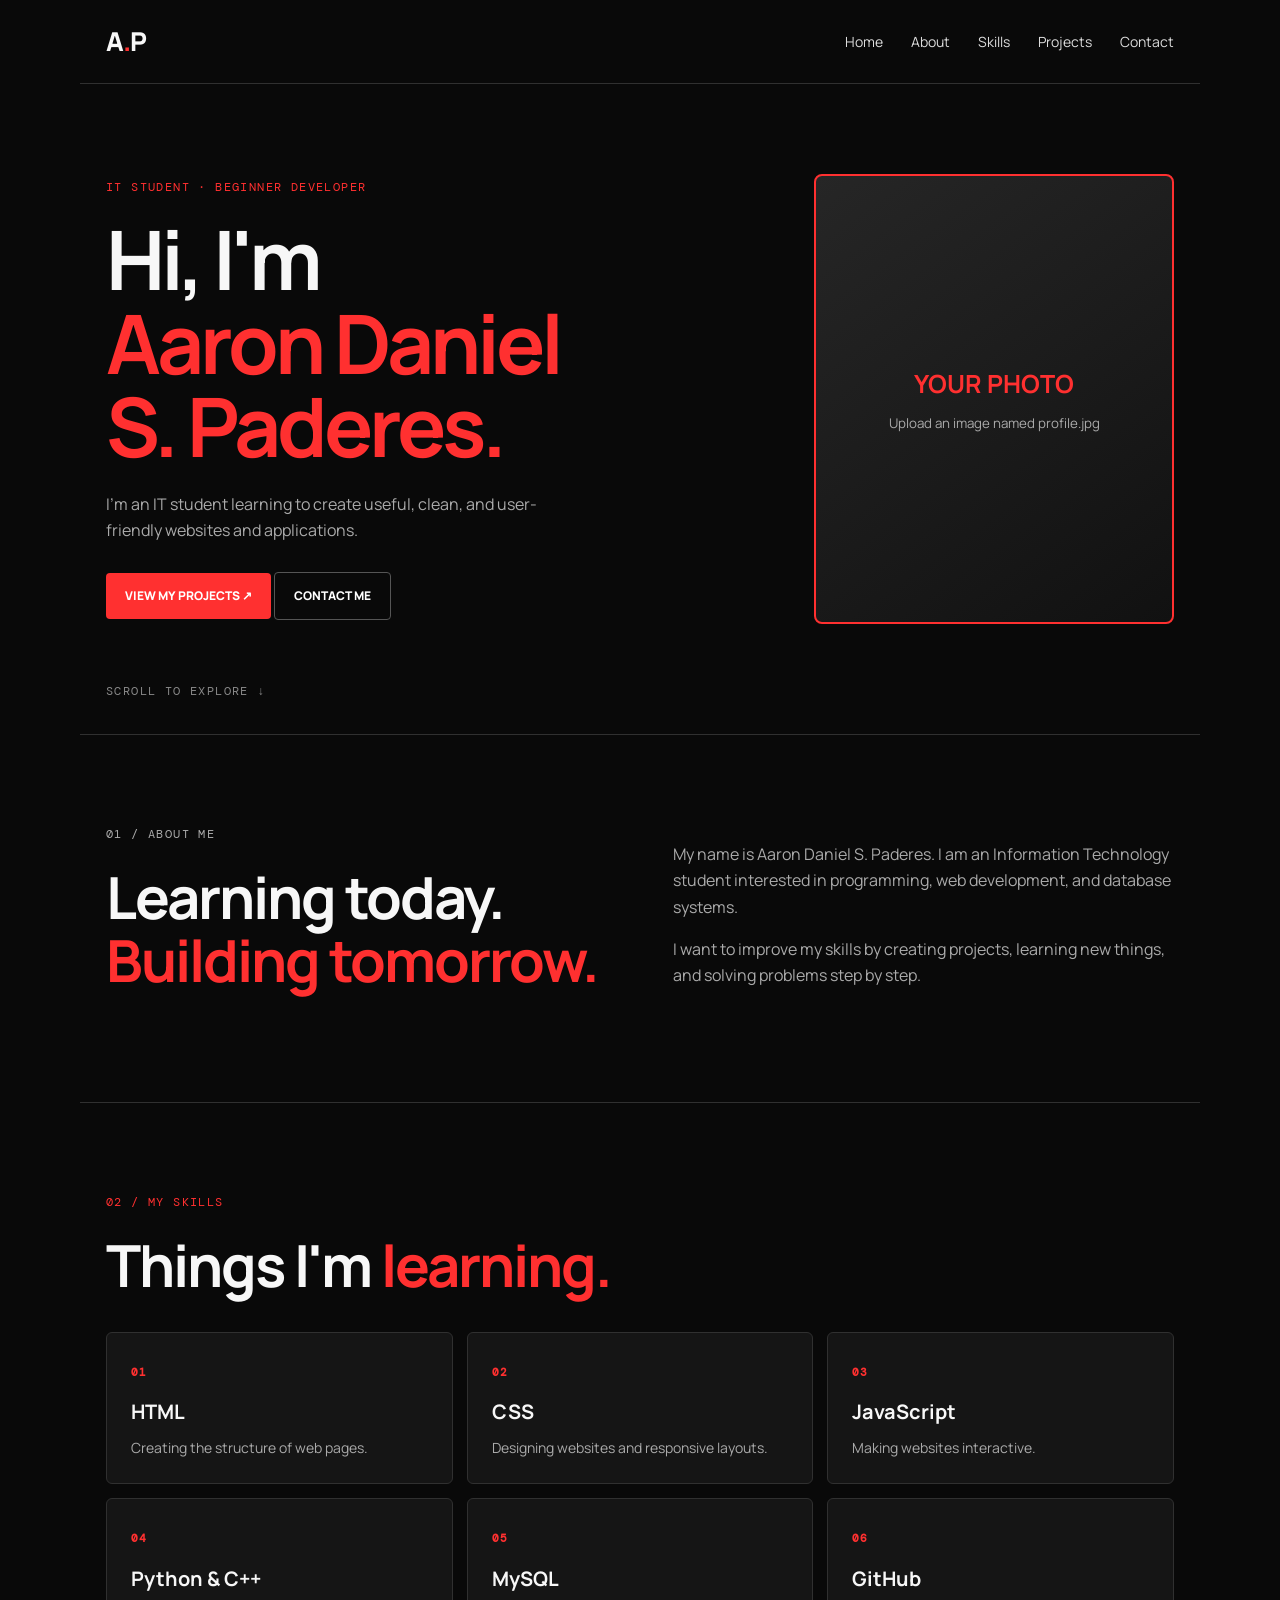
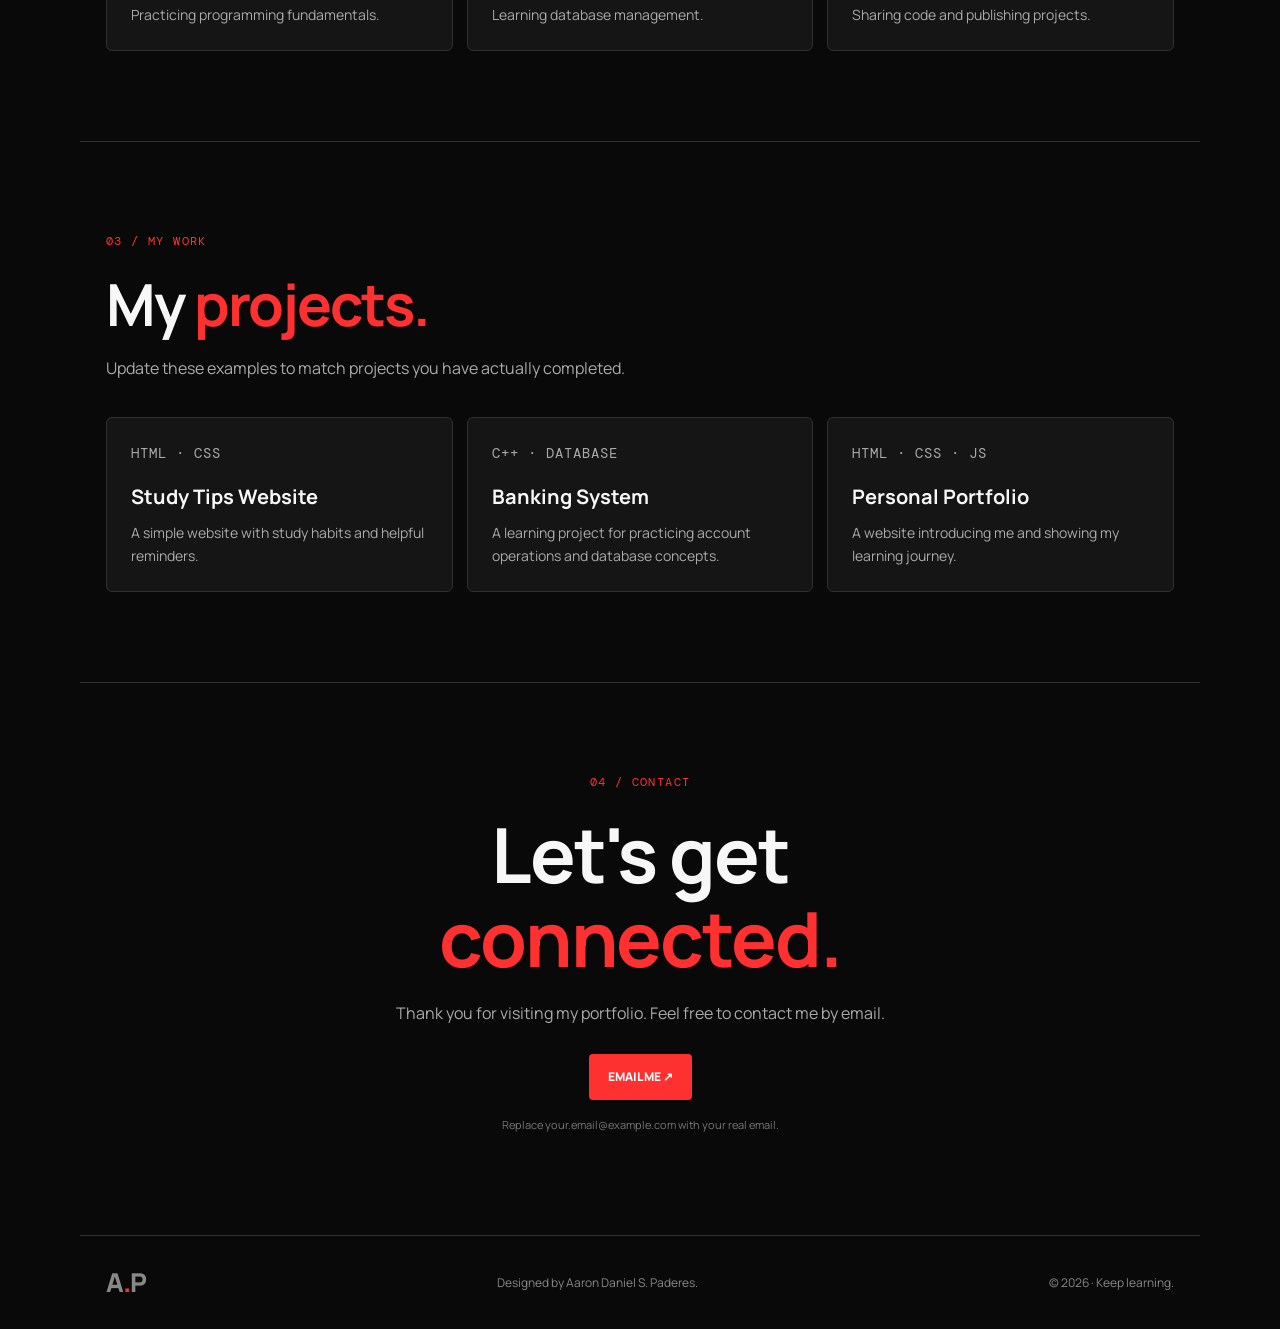
==== index.html @ 2399e158 "Add files via upload" ====
<!DOCTYPE html>
<html lang="en">
<head>
<meta charset="UTF-8"><meta name="viewport" content="width=device-width, initial-scale=1">
<meta name="description" content="Portfolio of Aaron Daniel S. Paderes">
<title>Aaron Daniel S. Paderes | Portfolio</title>
<link rel="stylesheet" href="style.css"><script src="script.js" defer></script>
</head>
<body>
<header><a class="logo" href="#home">A<span>.</span>P</a><button id="menu-toggle" aria-label="Toggle navigation" aria-expanded="false">☰</button>
<nav id="nav"><a href="#home">Home</a><a href="#about">About</a><a href="#skills">Skills</a><a href="#projects">Projects</a><a href="#contact">Contact</a></nav></header>
<main>
<section id="home" class="hero section"><div><p class="eyebrow">IT STUDENT · BEGINNER DEVELOPER</p><h1>Hi, I'm<br><span>Aaron Daniel<br>S. Paderes.</span></h1><p class="intro">I'm an IT student learning to create useful, clean, and user-friendly websites and applications.</p><a class="button" href="#projects">VIEW MY PROJECTS ↗</a> <a class="button outline" href="#contact">CONTACT ME</a></div>
<div class="photo-area"><img src="profile.jpg" alt="Aaron Daniel S. Paderes" onerror="this.style.display='none';document.getElementById('photo-placeholder').style.display='grid'"><div id="photo-placeholder"><strong>YOUR PHOTO</strong><small>Upload an image named profile.jpg</small></div></div><a class="scroll-note" href="#about">SCROLL TO EXPLORE ↓</a></section>
<section id="about" class="section split"><div><p class="eyebrow">01 / ABOUT ME</p><h2>Learning today.<br><span>Building tomorrow.</span></h2></div><div><p>My name is Aaron Daniel S. Paderes. I am an Information Technology student interested in programming, web development, and database systems.</p><p>I want to improve my skills by creating projects, learning new things, and solving problems step by step.</p></div></section>
<section id="skills" class="section"><p class="eyebrow">02 / MY SKILLS</p><h2>Things I'm <span>learning.</span></h2><div class="cards">
<article><b>01</b><h3>HTML</h3><p>Creating the structure of web pages.</p></article><article><b>02</b><h3>CSS</h3><p>Designing websites and responsive layouts.</p></article><article><b>03</b><h3>JavaScript</h3><p>Making websites interactive.</p></article><article><b>04</b><h3>Python & C++</h3><p>Practicing programming fundamentals.</p></article><article><b>05</b><h3>MySQL</h3><p>Learning database management.</p></article><article><b>06</b><h3>GitHub</h3><p>Sharing code and publishing projects.</p></article></div></section>
<section id="projects" class="section"><p class="eyebrow">03 / MY WORK</p><h2>My <span>projects.</span></h2><p class="muted">Update these examples to match projects you have actually completed.</p><div class="cards">
<article><p class="project-label">HTML · CSS</p><h3>Study Tips Website</h3><p>A simple website with study habits and helpful reminders.</p></article><article><p class="project-label">C++ · DATABASE</p><h3>Banking System</h3><p>A learning project for practicing account operations and database concepts.</p></article><article><p class="project-label">HTML · CSS · JS</p><h3>Personal Portfolio</h3><p>A website introducing me and showing my learning journey.</p></article></div></section>
<section id="contact" class="section contact"><p class="eyebrow">04 / CONTACT</p><h2>Let's get<br><span>connected.</span></h2><p class="muted">Thank you for visiting my portfolio. Feel free to contact me by email.</p><a class="button" href="mailto:your.email@example.com">EMAIL ME ↗</a><p class="small-note">Replace your.email@example.com with your real email.</p></section>
</main><footer><a class="logo" href="#home">A<span>.</span>P</a><p>Designed by Aaron Daniel S. Paderes.</p><p>© <span id="year"></span> · Keep learning.</p></footer>
</body></html>
---- style.css ----
@import url('https://fonts.googleapis.com/css2?family=DM+Mono:wght@400;500&family=Manrope:wght@400;500;600;700;800&display=swap');
:root{--red:#ff3030;--black:#090909;--white:#f7f7f7;--muted:#aaa;--panel:#151515;--border:#303030}
*{box-sizing:border-box}html{scroll-behavior:smooth;scroll-padding-top:80px}body{margin:0;background:var(--black);color:var(--white);font-family:Manrope,Arial,sans-serif;line-height:1.65}a{color:inherit;text-decoration:none}
header{max-width:1120px;margin:auto;padding:20px 26px;display:flex;align-items:center;justify-content:space-between;border-bottom:1px solid var(--border)}.logo{font-size:26px;font-weight:800;letter-spacing:-1px}.logo span,h1 span,h2 span{color:var(--red)}
nav{display:flex;gap:28px}nav a{font-size:14px;color:#ddd}nav a:hover{color:var(--red)}#menu-toggle{display:none;background:none;color:white;border:0;font-size:25px;cursor:pointer}
.section{max-width:1120px;margin:auto;padding:90px 26px;border-bottom:1px solid var(--border)}.hero{min-height:620px;display:grid;grid-template-columns:1.1fr .9fr;align-items:center;gap:55px;position:relative;padding-bottom:110px}
.eyebrow,.scroll-note{font-family:'DM Mono',monospace;font-size:12px;letter-spacing:1.4px}.eyebrow{color:var(--red);margin:0 0 20px}h1{font-size:clamp(46px,7vw,82px);line-height:1.02;letter-spacing:-4px;margin:0 0 22px}h2{font-size:clamp(36px,5vw,58px);line-height:1.1;letter-spacing:-2px;margin:0 0 20px}
.intro{color:var(--muted);max-width:450px;margin-bottom:28px}.button{display:inline-block;background:var(--red);color:white;padding:13px 19px;border-radius:4px;font-size:12px;font-weight:800;transition:.2s}.button:hover{background:#d91f2b;transform:translateY(-2px)}.outline{background:transparent;border:1px solid #555}.outline:hover{background:#171717;border-color:var(--red)}
.photo-area{width:100%;max-width:360px;justify-self:end}.photo-area img,#photo-placeholder{width:100%;aspect-ratio:4/5;object-fit:cover;border:2px solid var(--red);border-radius:8px;background:linear-gradient(145deg,#262626,#111)}#photo-placeholder{display:none;place-content:center;text-align:center}#photo-placeholder strong{font-size:25px;color:var(--red)}#photo-placeholder small{color:var(--muted);margin-top:8px}.scroll-note{position:absolute;left:26px;bottom:32px;color:#888}
.split{display:grid;grid-template-columns:1fr 1fr;gap:65px}.split p,.muted{color:var(--muted)}.cards{display:grid;grid-template-columns:repeat(3,1fr);gap:14px;margin-top:35px}.cards article{background:var(--panel);border:1px solid var(--border);padding:24px;border-radius:6px;transition:.2s}.cards article:hover{border-color:var(--red);transform:translateY(-3px)}.cards b,.project-label{color:var(--red);font-family:'DM Mono',monospace;font-size:11px;letter-spacing:1px}.cards h3{margin:12px 0 8px;font-size:20px}.cards p{margin:0;color:var(--muted);font-size:14px}.project-label{margin-bottom:15px!important}.contact{text-align:center}.contact h2{font-size:clamp(48px,7vw,76px)}.contact .muted{max-width:520px;margin:20px auto 28px}.small-note{color:#777;font-size:11px;margin-top:16px}
footer{max-width:1120px;margin:auto;padding:25px 26px;display:flex;justify-content:space-between;align-items:center;flex-wrap:wrap;gap:14px;color:#888;font-size:12px}footer p{margin:0}
@media(max-width:720px){header{position:relative}#menu-toggle{display:block}nav{display:none;position:absolute;z-index:5;top:70px;left:0;right:0;padding:22px 26px;background:#111;border-bottom:1px solid var(--border);flex-direction:column;gap:18px}nav.open{display:flex}.section{padding:68px 22px}.hero{grid-template-columns:1fr;gap:38px;padding-bottom:90px}h1{letter-spacing:-2px}.photo-area{justify-self:center;max-width:320px}.split{grid-template-columns:1fr;gap:10px}.cards{grid-template-columns:1fr}}
@media(prefers-reduced-motion:reduce){html{scroll-behavior:auto}*,*::before,*::after{transition:none!important}}
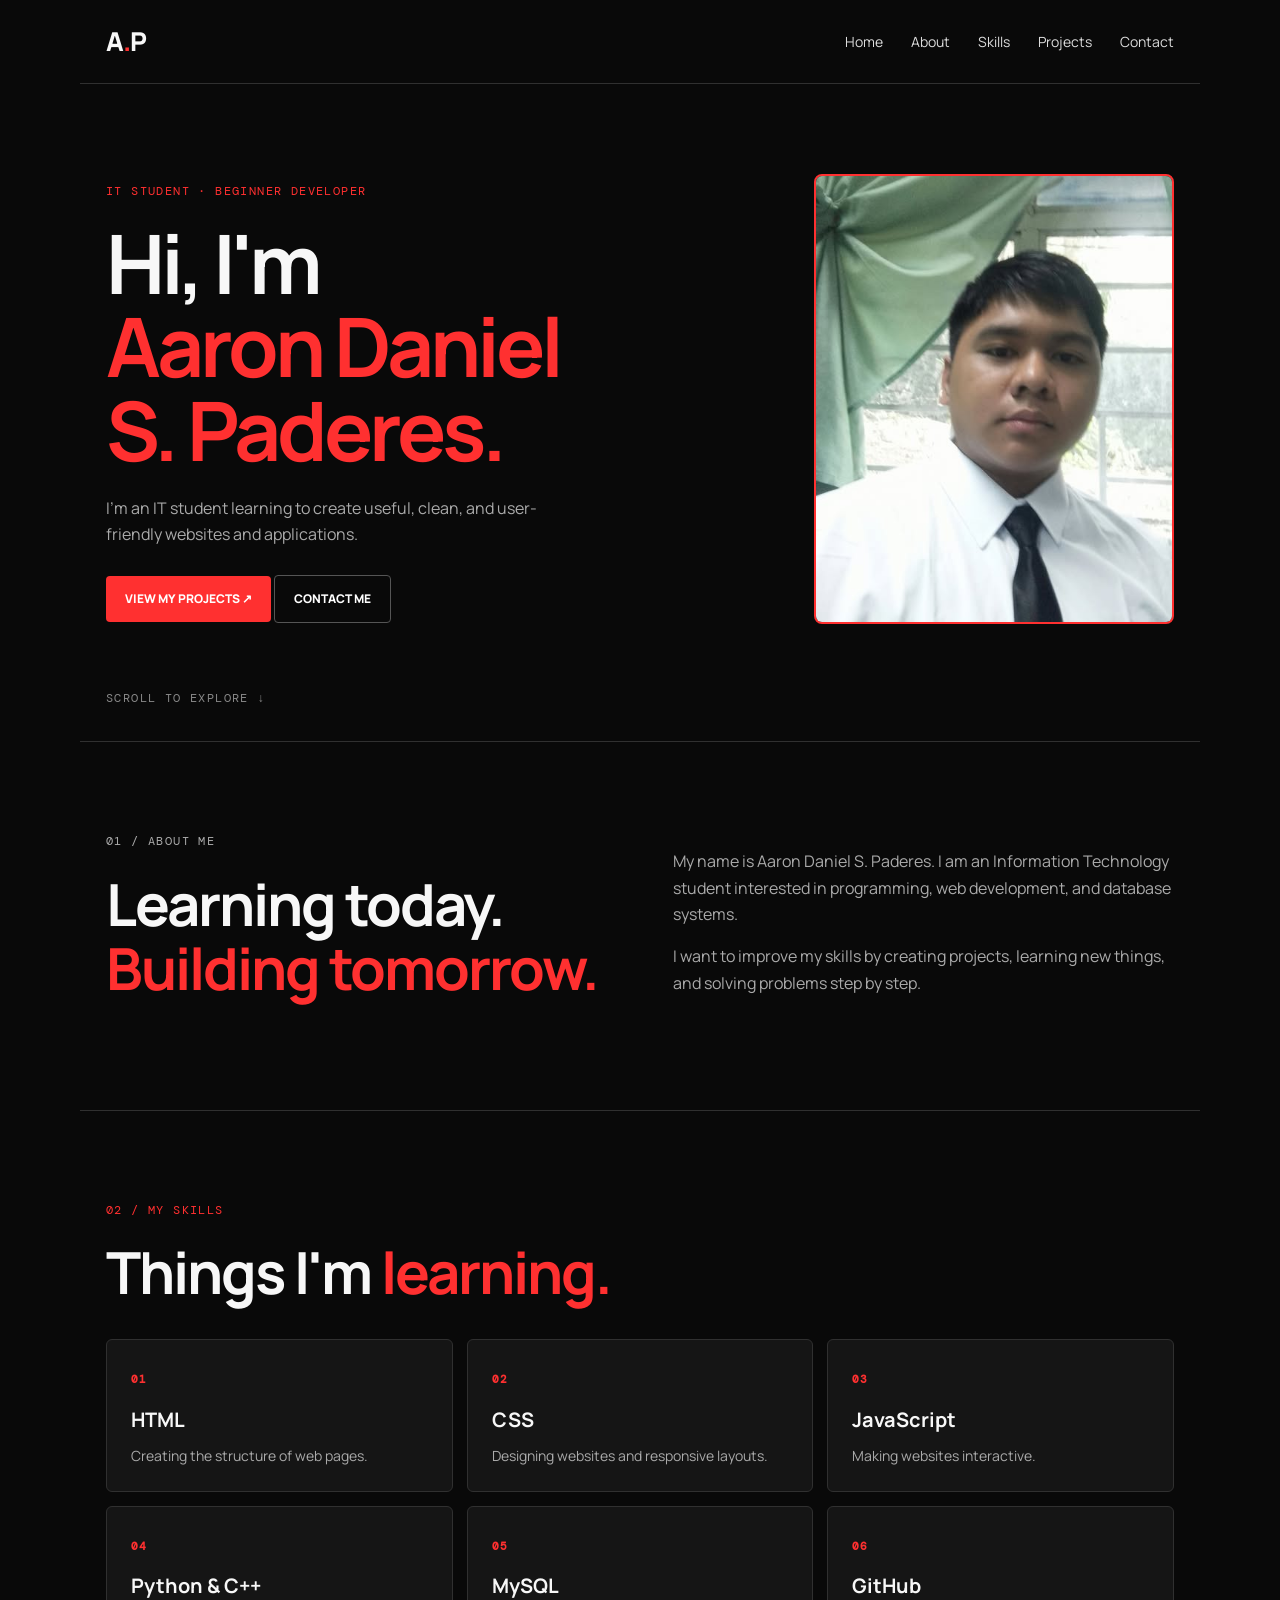
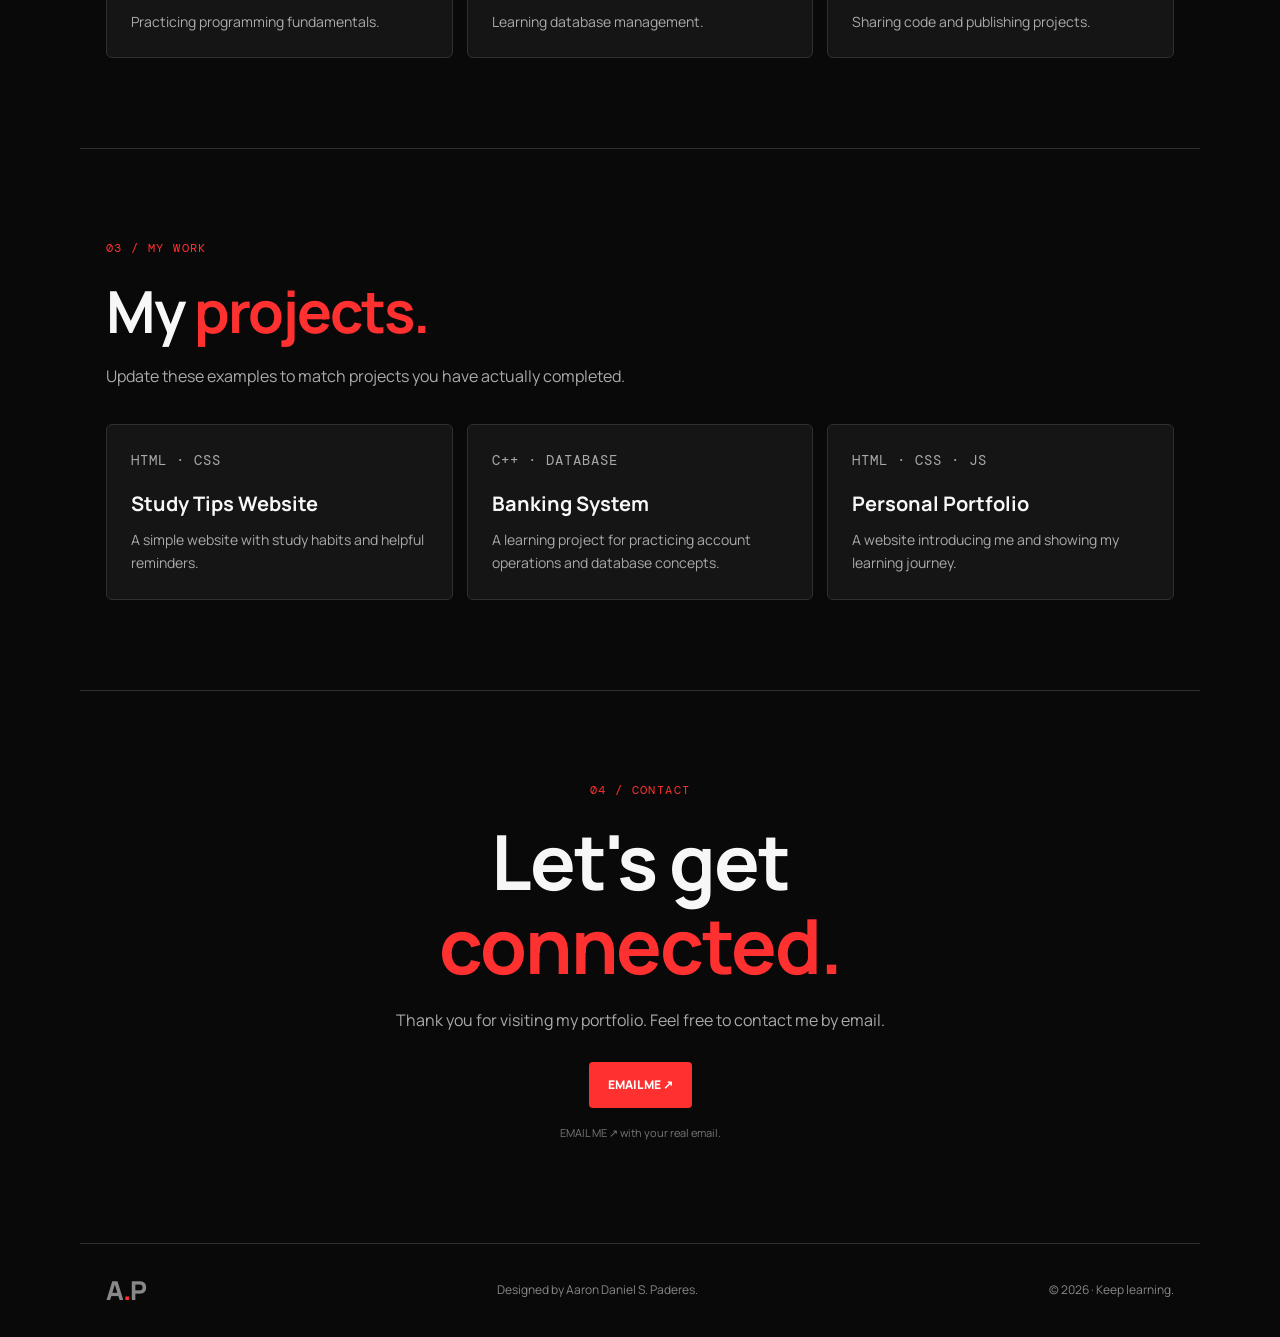
==== commit 0952ebc2: "Fix email link in contact section Updated contact section with correct email link." ====
--- a/index.html
+++ b/index.html
@@ -17,6 +17,6 @@
 <article><b>01</b><h3>HTML</h3><p>Creating the structure of web pages.</p></article><article><b>02</b><h3>CSS</h3><p>Designing websites and responsive layouts.</p></article><article><b>03</b><h3>JavaScript</h3><p>Making websites interactive.</p></article><article><b>04</b><h3>Python & C++</h3><p>Practicing programming fundamentals.</p></article><article><b>05</b><h3>MySQL</h3><p>Learning database management.</p></article><article><b>06</b><h3>GitHub</h3><p>Sharing code and publishing projects.</p></article></div></section>
 <section id="projects" class="section"><p class="eyebrow">03 / MY WORK</p><h2>My <span>projects.</span></h2><p class="muted">Update these examples to match projects you have actually completed.</p><div class="cards">
 <article><p class="project-label">HTML · CSS</p><h3>Study Tips Website</h3><p>A simple website with study habits and helpful reminders.</p></article><article><p class="project-label">C++ · DATABASE</p><h3>Banking System</h3><p>A learning project for practicing account operations and database concepts.</p></article><article><p class="project-label">HTML · CSS · JS</p><h3>Personal Portfolio</h3><p>A website introducing me and showing my learning journey.</p></article></div></section>
-<section id="contact" class="section contact"><p class="eyebrow">04 / CONTACT</p><h2>Let's get<br><span>connected.</span></h2><p class="muted">Thank you for visiting my portfolio. Feel free to contact me by email.</p><a class="button" href="mailto:your.email@example.com">EMAIL ME ↗</a><p class="small-note">Replace your.email@example.com with your real email.</p></section>
+<section id="contact" class="section contact"><p class="eyebrow">04 / CONTACT</p><h2>Let's get<br><span>connected.</span></h2><p class="muted">Thank you for visiting my portfolio. Feel free to contact me by email.</p><a class="button" href="mailto:your..com">EMAIL ME ↗</a><p class="small-note"><a href="mailto:aaronpaderes619@gmail.com">EMAIL ME ↗</a> with your real email.</p></section>
 </main><footer><a class="logo" href="#home">A<span>.</span>P</a><p>Designed by Aaron Daniel S. Paderes.</p><p>© <span id="year"></span> · Keep learning.</p></footer>
 </body></html>
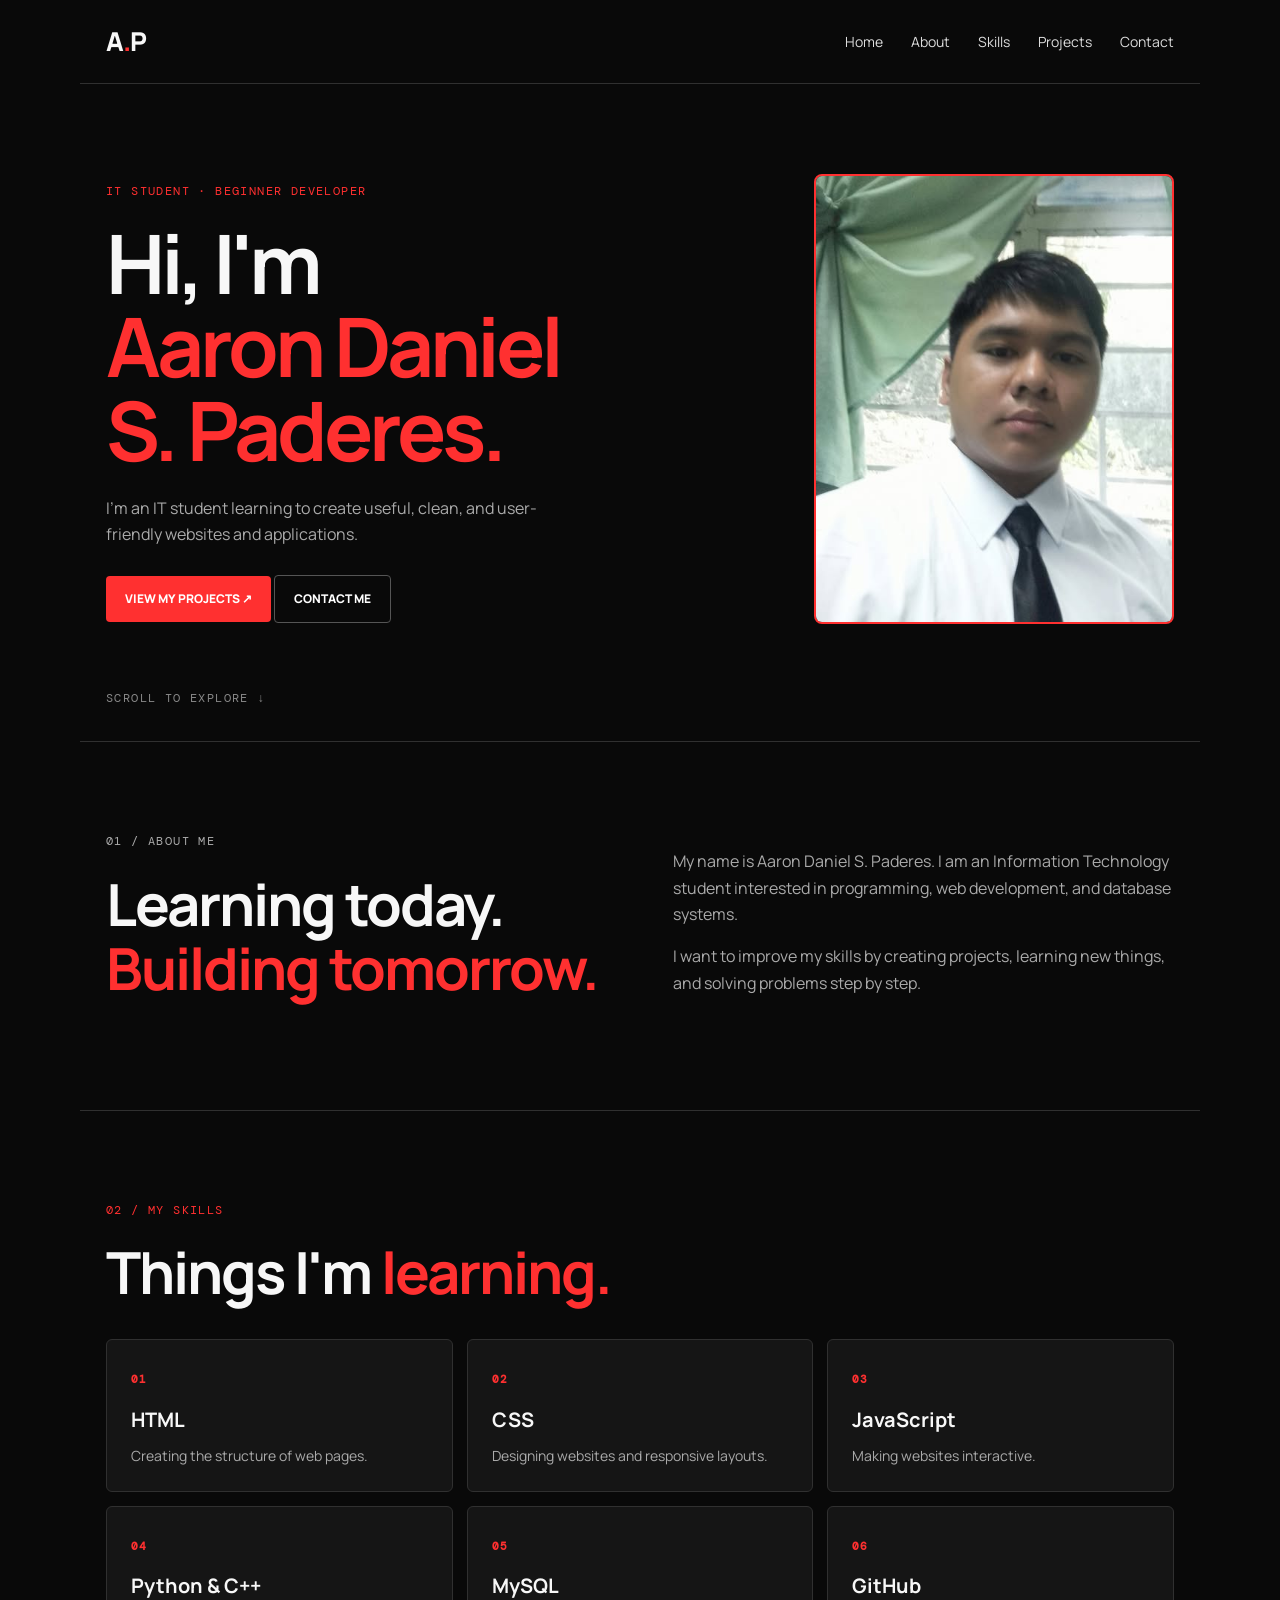
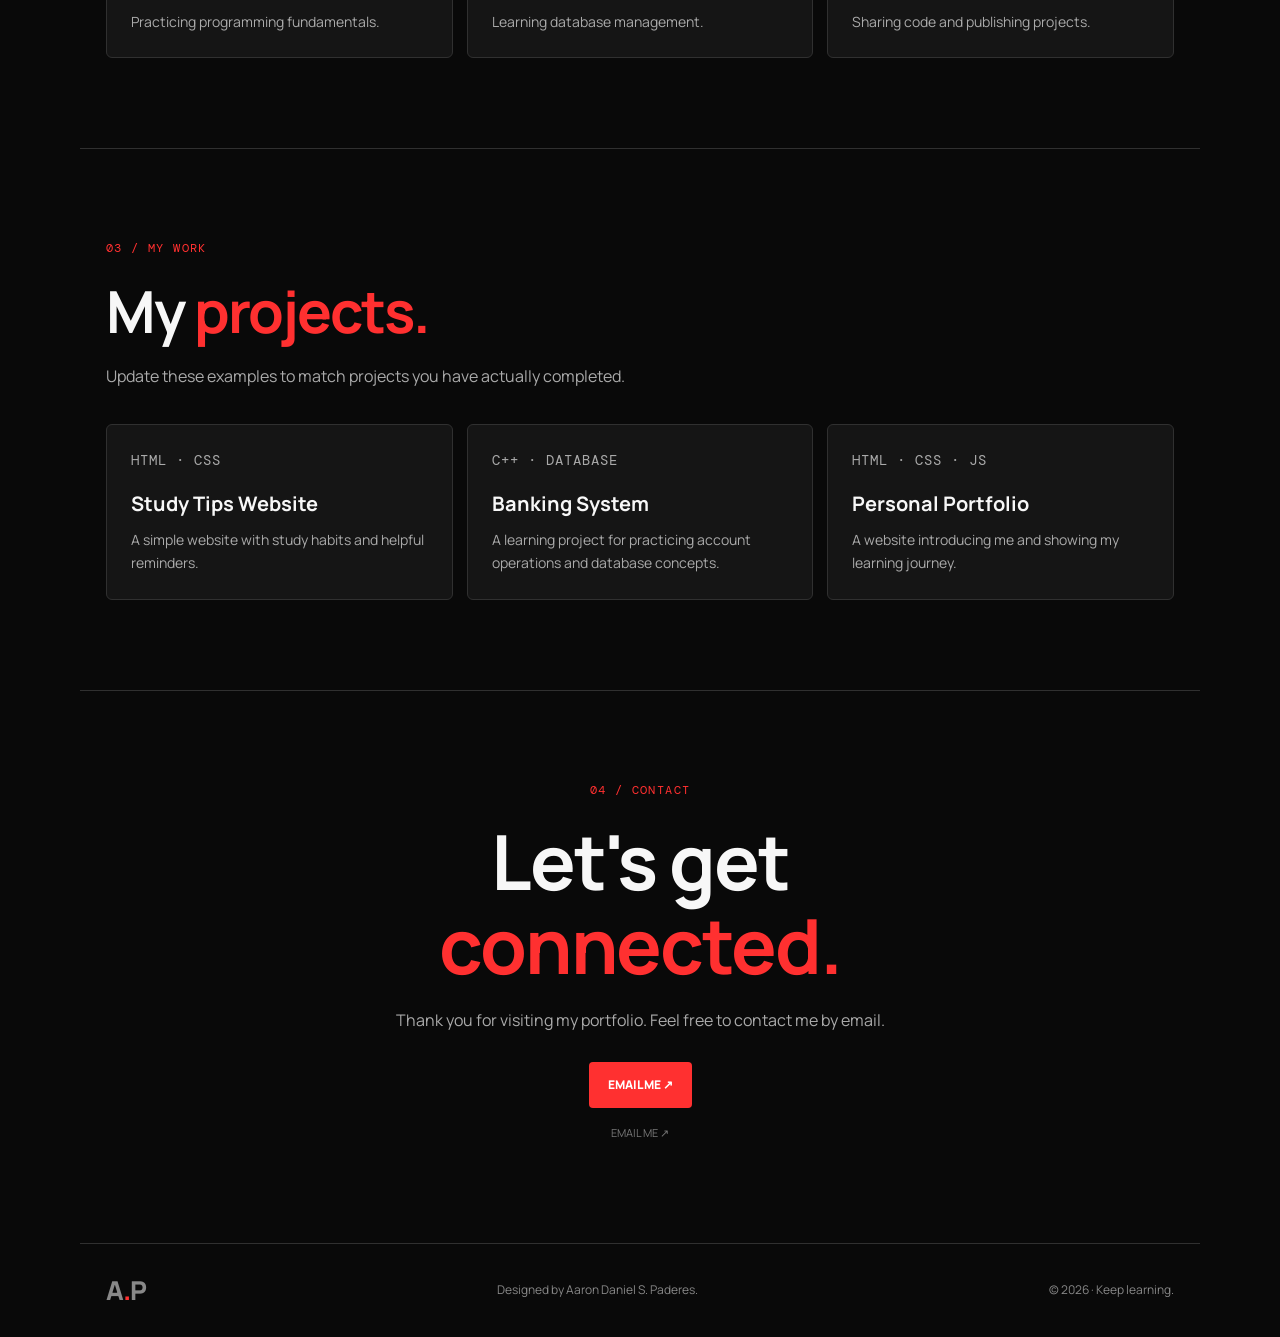
==== commit 4929bf51: "Update index.html" ====
--- a/index.html
+++ b/index.html
@@ -17,6 +17,6 @@
 <article><b>01</b><h3>HTML</h3><p>Creating the structure of web pages.</p></article><article><b>02</b><h3>CSS</h3><p>Designing websites and responsive layouts.</p></article><article><b>03</b><h3>JavaScript</h3><p>Making websites interactive.</p></article><article><b>04</b><h3>Python & C++</h3><p>Practicing programming fundamentals.</p></article><article><b>05</b><h3>MySQL</h3><p>Learning database management.</p></article><article><b>06</b><h3>GitHub</h3><p>Sharing code and publishing projects.</p></article></div></section>
 <section id="projects" class="section"><p class="eyebrow">03 / MY WORK</p><h2>My <span>projects.</span></h2><p class="muted">Update these examples to match projects you have actually completed.</p><div class="cards">
 <article><p class="project-label">HTML · CSS</p><h3>Study Tips Website</h3><p>A simple website with study habits and helpful reminders.</p></article><article><p class="project-label">C++ · DATABASE</p><h3>Banking System</h3><p>A learning project for practicing account operations and database concepts.</p></article><article><p class="project-label">HTML · CSS · JS</p><h3>Personal Portfolio</h3><p>A website introducing me and showing my learning journey.</p></article></div></section>
-<section id="contact" class="section contact"><p class="eyebrow">04 / CONTACT</p><h2>Let's get<br><span>connected.</span></h2><p class="muted">Thank you for visiting my portfolio. Feel free to contact me by email.</p><a class="button" href="mailto:your..com">EMAIL ME ↗</a><p class="small-note"><a href="mailto:aaronpaderes619@gmail.com">EMAIL ME ↗</a> with your real email.</p></section>
-</main><footer><a class="logo" href="#home">A<span>.</span>P</a><p>Designed by Aaron Daniel S. Paderes.</p><p>© <span id="year"></span> · Keep learning.</p></footer>
+<section id="contact" class="section contact"><p class="eyebrow">04 / CONTACT</p><h2>Let's get<br><span>connected.</span></h2><p class="muted">Thank you for visiting my portfolio. Feel free to contact me by email.</p><a class="button" href="mailto:your..com">EMAIL ME ↗</a><p class="small-note"><a href="mailto:aaronpaderes619@gmail.com">EMAIL ME ↗</a> </p></section>
+</main><footer><a class="logo" href="#home">A<span>.</span>P</a><p>Designed by Aaron Daniel S. Paderes.</p><p>© <span id="year"></span> · Keep learning.</p>
 </body></html>
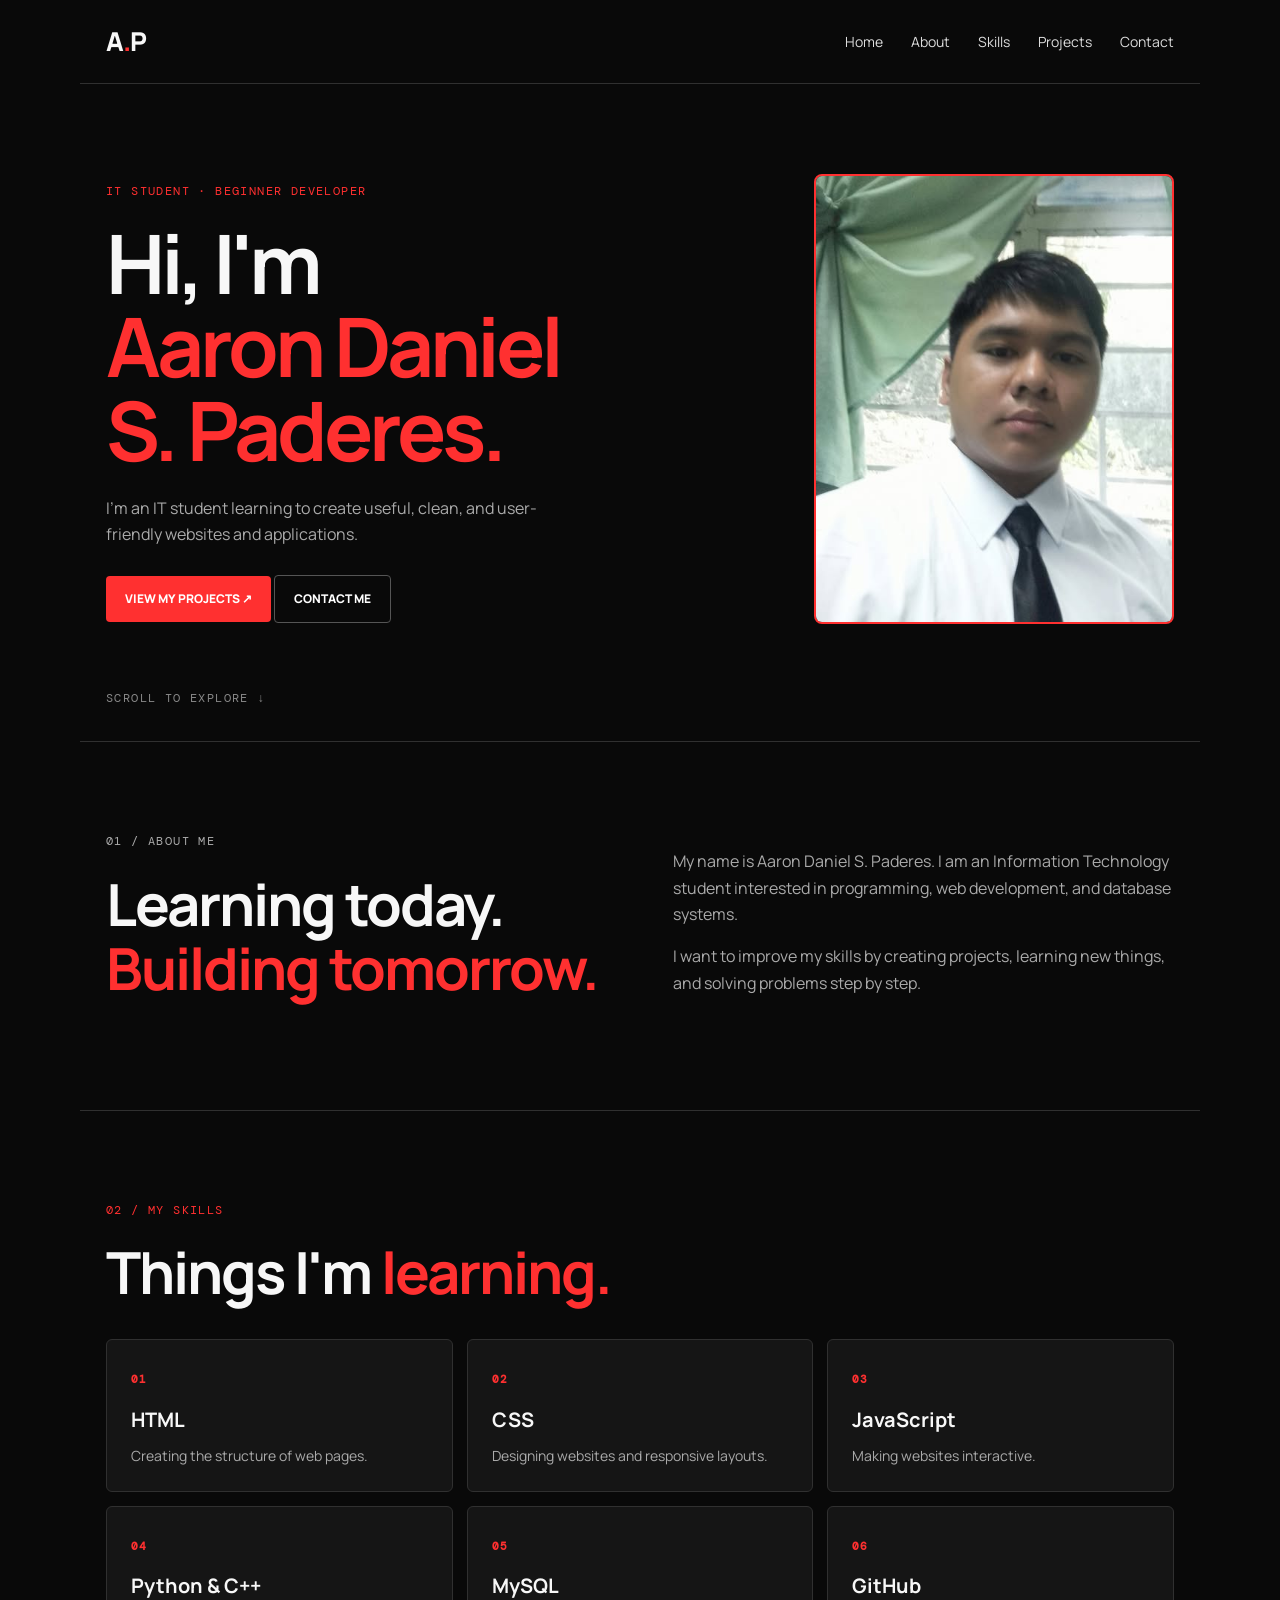
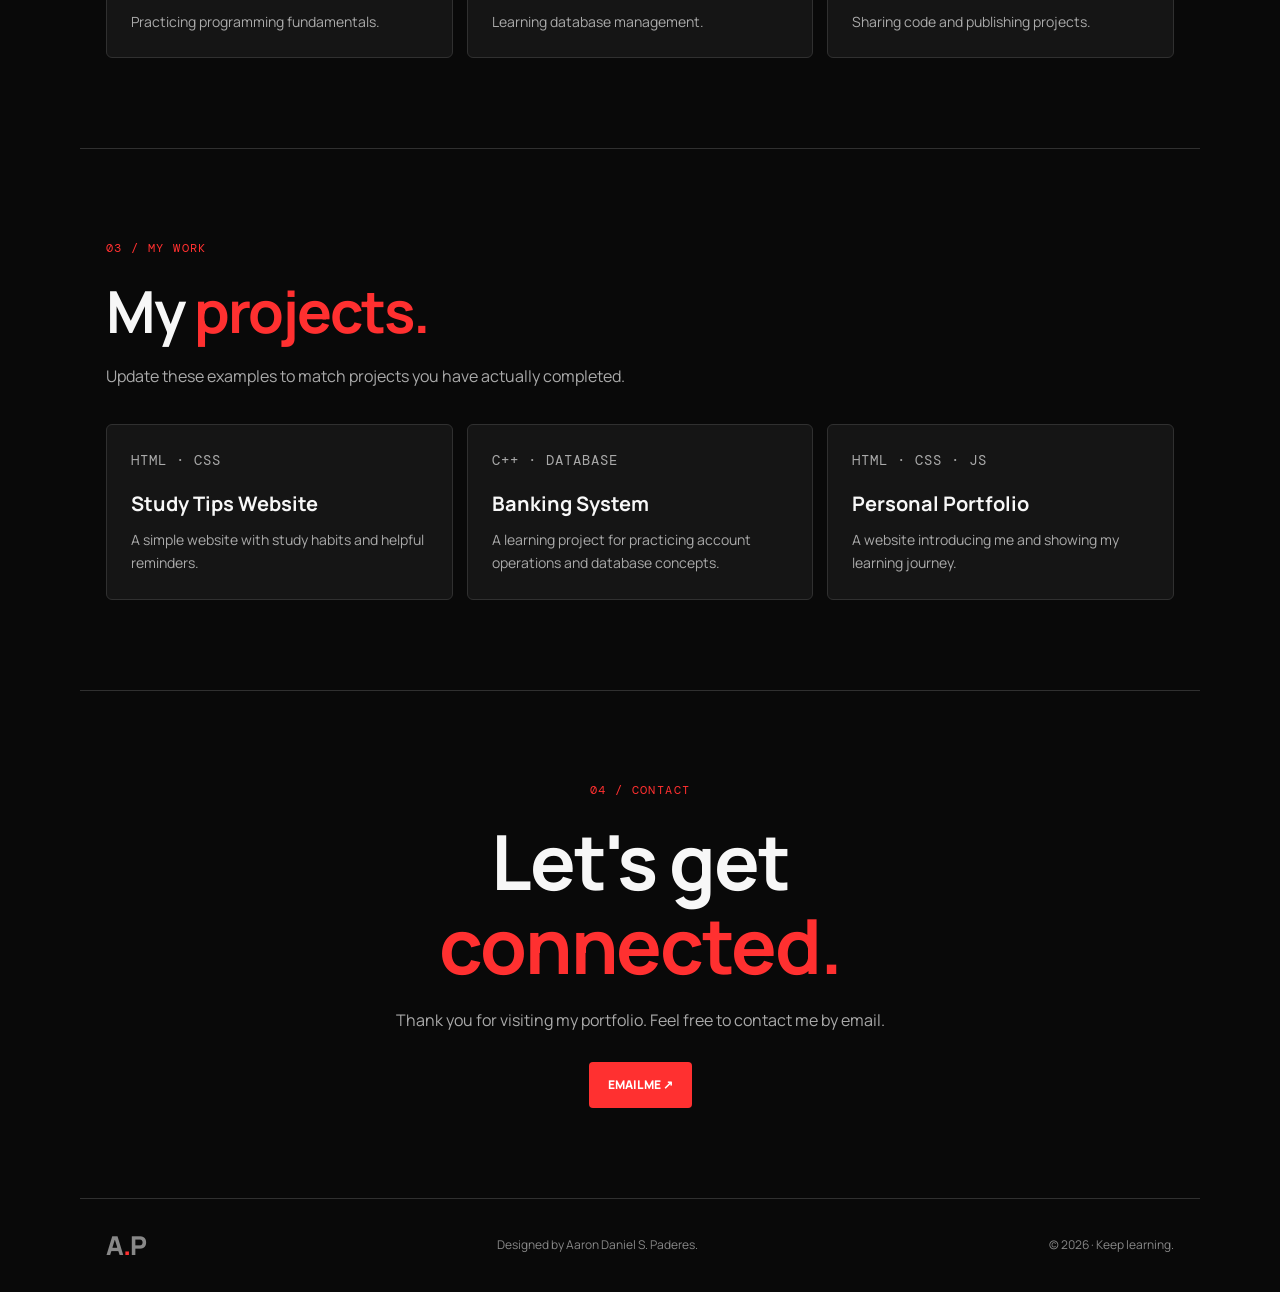
==== commit 59f8f8a9: "Add files via upload" ====
--- a/index.html
+++ b/index.html
@@ -17,6 +17,6 @@
 <article><b>01</b><h3>HTML</h3><p>Creating the structure of web pages.</p></article><article><b>02</b><h3>CSS</h3><p>Designing websites and responsive layouts.</p></article><article><b>03</b><h3>JavaScript</h3><p>Making websites interactive.</p></article><article><b>04</b><h3>Python & C++</h3><p>Practicing programming fundamentals.</p></article><article><b>05</b><h3>MySQL</h3><p>Learning database management.</p></article><article><b>06</b><h3>GitHub</h3><p>Sharing code and publishing projects.</p></article></div></section>
 <section id="projects" class="section"><p class="eyebrow">03 / MY WORK</p><h2>My <span>projects.</span></h2><p class="muted">Update these examples to match projects you have actually completed.</p><div class="cards">
 <article><p class="project-label">HTML · CSS</p><h3>Study Tips Website</h3><p>A simple website with study habits and helpful reminders.</p></article><article><p class="project-label">C++ · DATABASE</p><h3>Banking System</h3><p>A learning project for practicing account operations and database concepts.</p></article><article><p class="project-label">HTML · CSS · JS</p><h3>Personal Portfolio</h3><p>A website introducing me and showing my learning journey.</p></article></div></section>
-<section id="contact" class="section contact"><p class="eyebrow">04 / CONTACT</p><h2>Let's get<br><span>connected.</span></h2><p class="muted">Thank you for visiting my portfolio. Feel free to contact me by email.</p><a class="button" href="mailto:your..com">EMAIL ME ↗</a><p class="small-note"><a href="mailto:aaronpaderes619@gmail.com">EMAIL ME ↗</a> </p></section>
-</main><footer><a class="logo" href="#home">A<span>.</span>P</a><p>Designed by Aaron Daniel S. Paderes.</p><p>© <span id="year"></span> · Keep learning.</p>
+<section id="contact" class="section contact"><p class="eyebrow">04 / CONTACT</p><h2>Let's get<br><span>connected.</span></h2><p class="muted">Thank you for visiting my portfolio. Feel free to contact me by email.</p><a class="button" href="mailto:aaronpaderes619@gmail.com">EMAIL ME ↗</a></section>
+</main><footer><a class="logo" href="#home">A<span>.</span>P</a><p>Designed by Aaron Daniel S. Paderes.</p><p>© <span id="year"></span> · Keep learning.</p></footer>
 </body></html>
